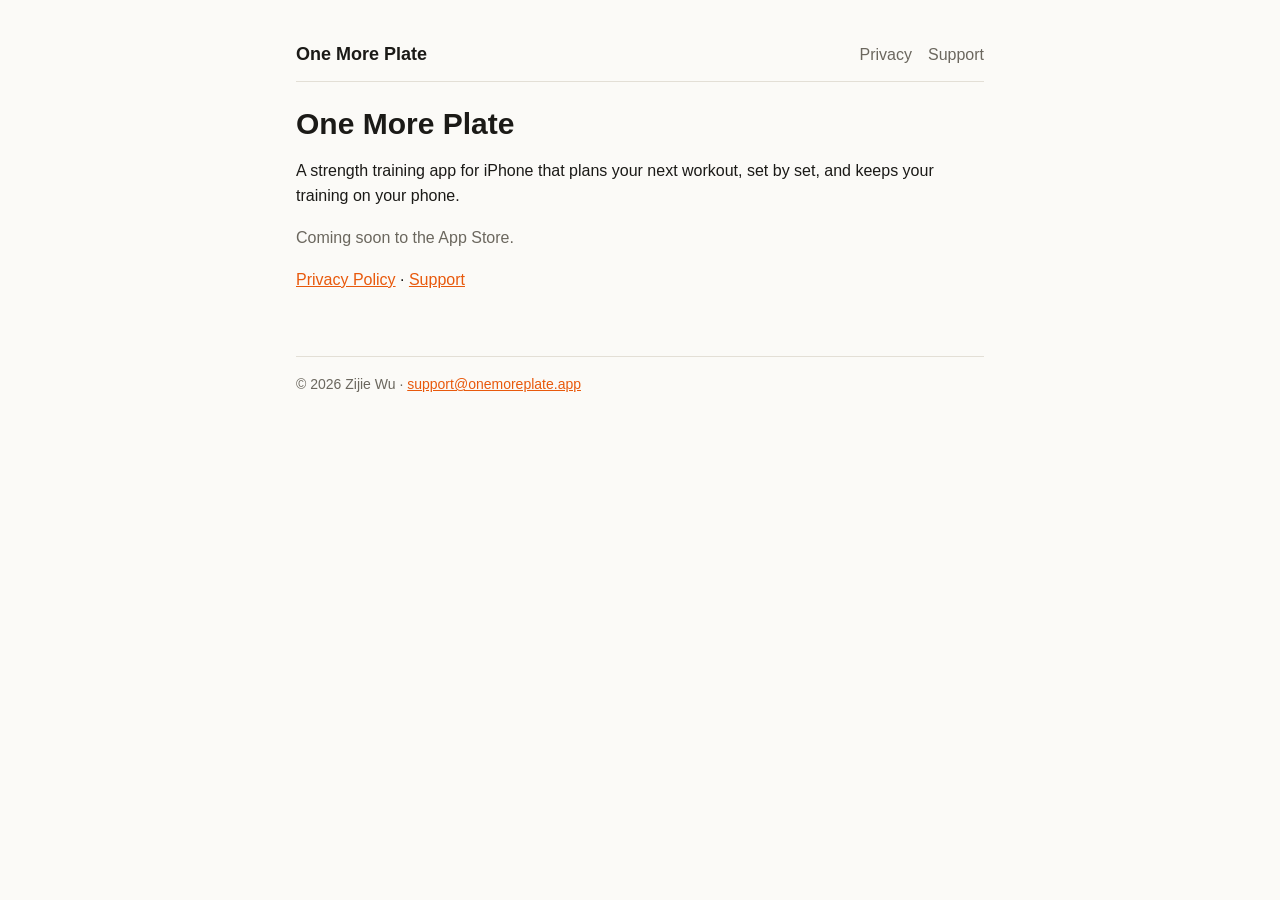
==== index.html @ 5c90f452 "One More Plate site: home, privacy policy (English and Chinese) and support, served at onemoreplate." ====
<!doctype html>
<html lang="en"><head><meta charset="utf-8"><meta name="viewport" content="width=device-width,initial-scale=1">
<title>One More Plate</title><meta name="description" content="A strength training app that plans your next plate. Your training stays on your iPhone."><style>
:root{--bg:#fbfaf7;--fg:#1b1a17;--muted:#6b675e;--line:#e3dfd6;--accent:#e8590c}
@media (prefers-color-scheme:dark){:root{--bg:#141311;--fg:#ecebe6;--muted:#a19d93;--line:#2c2a26;--accent:#ff7a33}}
*{box-sizing:border-box}
body{margin:0;background:var(--bg);color:var(--fg);font:16px/1.6 -apple-system,BlinkMacSystemFont,"Helvetica Neue","PingFang SC",sans-serif}
main{max-width:720px;margin:0 auto;padding:40px 16px 80px}
header{display:flex;justify-content:space-between;align-items:baseline;border-bottom:1px solid var(--line);padding-bottom:12px;margin-bottom:24px;gap:12px;flex-wrap:wrap}
header a.home{font-weight:700;font-size:18px;color:var(--fg);text-decoration:none}
nav a{color:var(--muted);margin-left:16px;text-decoration:none}
nav a:hover,a{color:var(--accent)}
h1{font-size:30px;line-height:1.2;margin:0 0 8px}
h2{font-size:22px;margin:48px 0 8px;padding-top:16px;border-top:1px solid var(--line)}
h3{font-size:17px;margin:28px 0 6px}
ul{padding-left:20px}
.muted{color:var(--muted)}
footer{margin-top:64px;color:var(--muted);font-size:14px;border-top:1px solid var(--line);padding-top:16px}
</style></head>
<body><main><header><a class="home" href="/">One More Plate</a><nav><a href="/privacy/">Privacy</a><a href="/support/">Support</a></nav></header>
<h1>One More Plate</h1>
<p>A strength training app for iPhone that plans your next workout, set by set, and keeps your training on your phone.</p>
<p class="muted">Coming soon to the App Store.</p>
<p><a href="/privacy/">Privacy Policy</a> · <a href="/support/">Support</a></p>
<footer>© 2026 Zijie Wu · <a href="mailto:support@onemoreplate.app">support@onemoreplate.app</a></footer></main></body></html>
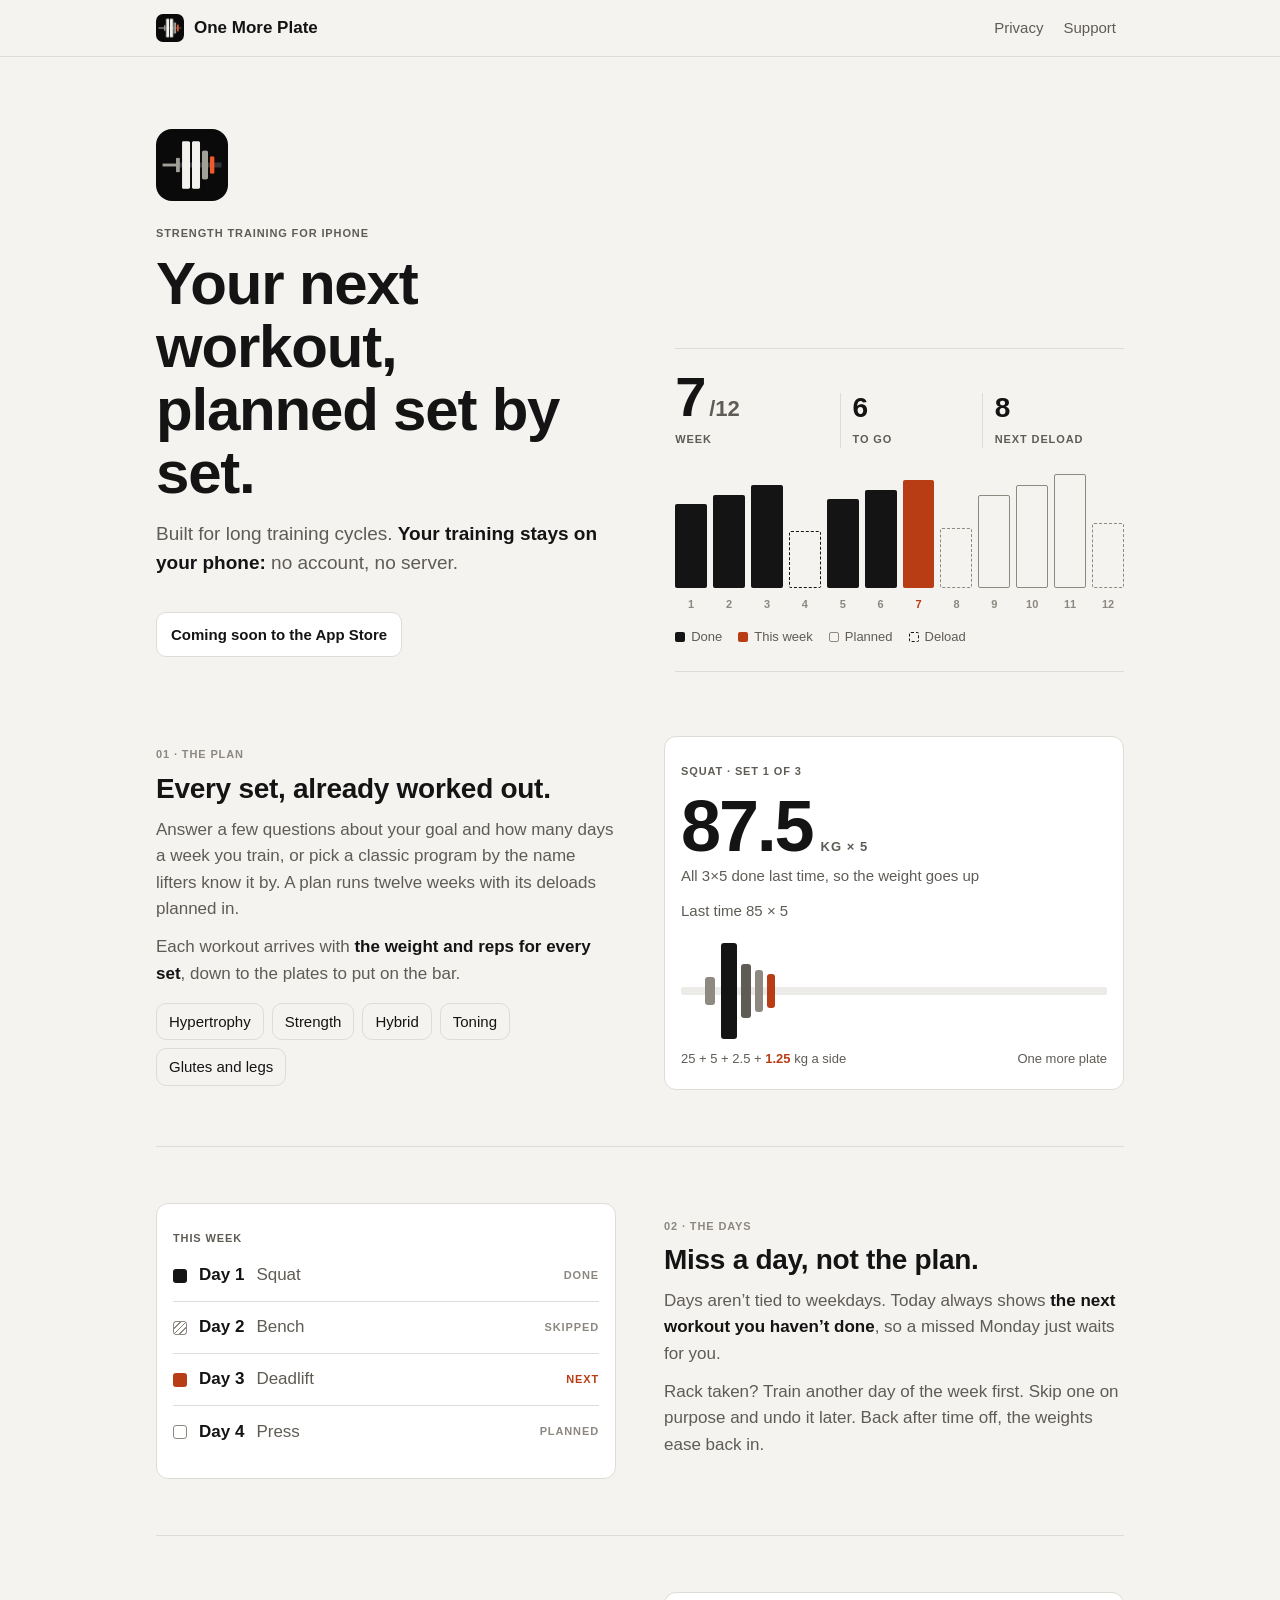
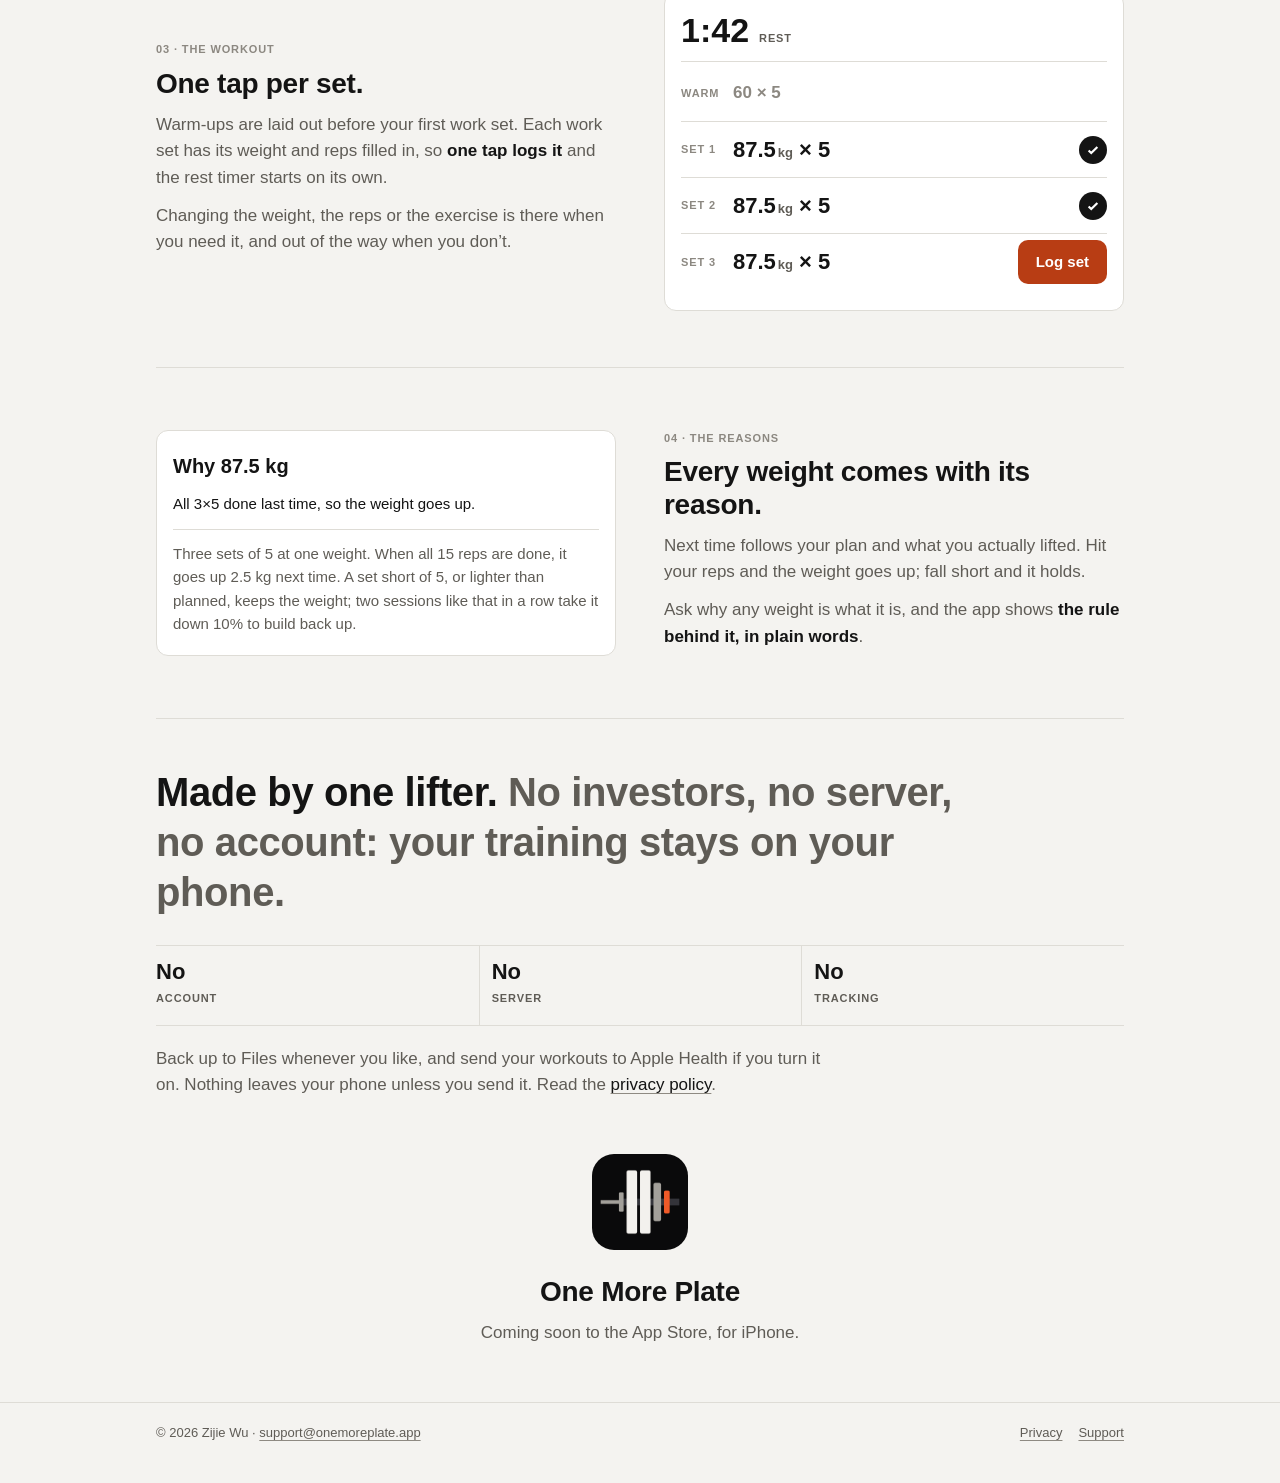
==== commit 95591903: "The site now looks like the app: ink on paper, hairlines, bold tabular numerals and one orange for "" ====
--- a/index.html
+++ b/index.html
@@ -1,25 +1,141 @@
 <!doctype html>
-<html lang="en"><head><meta charset="utf-8"><meta name="viewport" content="width=device-width,initial-scale=1">
-<title>One More Plate</title><meta name="description" content="A strength training app that plans your next plate. Your training stays on your iPhone."><style>
-:root{--bg:#fbfaf7;--fg:#1b1a17;--muted:#6b675e;--line:#e3dfd6;--accent:#e8590c}
-@media (prefers-color-scheme:dark){:root{--bg:#141311;--fg:#ecebe6;--muted:#a19d93;--line:#2c2a26;--accent:#ff7a33}}
-*{box-sizing:border-box}
-body{margin:0;background:var(--bg);color:var(--fg);font:16px/1.6 -apple-system,BlinkMacSystemFont,"Helvetica Neue","PingFang SC",sans-serif}
-main{max-width:720px;margin:0 auto;padding:40px 16px 80px}
-header{display:flex;justify-content:space-between;align-items:baseline;border-bottom:1px solid var(--line);padding-bottom:12px;margin-bottom:24px;gap:12px;flex-wrap:wrap}
-header a.home{font-weight:700;font-size:18px;color:var(--fg);text-decoration:none}
-nav a{color:var(--muted);margin-left:16px;text-decoration:none}
-nav a:hover,a{color:var(--accent)}
-h1{font-size:30px;line-height:1.2;margin:0 0 8px}
-h2{font-size:22px;margin:48px 0 8px;padding-top:16px;border-top:1px solid var(--line)}
-h3{font-size:17px;margin:28px 0 6px}
-ul{padding-left:20px}
-.muted{color:var(--muted)}
-footer{margin-top:64px;color:var(--muted);font-size:14px;border-top:1px solid var(--line);padding-top:16px}
-</style></head>
-<body><main><header><a class="home" href="/">One More Plate</a><nav><a href="/privacy/">Privacy</a><a href="/support/">Support</a></nav></header>
-<h1>One More Plate</h1>
-<p>A strength training app for iPhone that plans your next workout, set by set, and keeps your training on your phone.</p>
-<p class="muted">Coming soon to the App Store.</p>
-<p><a href="/privacy/">Privacy Policy</a> · <a href="/support/">Support</a></p>
-<footer>© 2026 Zijie Wu · <a href="mailto:support@onemoreplate.app">support@onemoreplate.app</a></footer></main></body></html>
+<html lang="en">
+<head>
+<meta charset="utf-8">
+<meta name="viewport" content="width=device-width,initial-scale=1">
+<title>One More Plate · Strength training plans for iPhone</title>
+<meta name="description" content="A strength training app for iPhone that plans your next workout set by set, built for long training cycles. Your training stays on your phone: no account, no server.">
+<meta name="theme-color" content="#F4F3F0" media="(prefers-color-scheme: light)">
+<meta name="theme-color" content="#0A0A0B" media="(prefers-color-scheme: dark)">
+<link rel="icon" href="/favicon.png" type="image/png">
+<link rel="apple-touch-icon" href="/apple-touch-icon.png">
+<link rel="stylesheet" href="/style.css">
+</head>
+<body class="home">
+<header class="top"><div class="wrap">
+  <a class="brand" href="/"><img src="/icon-512.png" alt="" width="28" height="28">One More Plate</a>
+  <nav aria-label="Site"><a href="/privacy/">Privacy</a><a href="/support/">Support</a></nav>
+</div></header>
+
+<main class="wrap">
+  <section class="hero">
+    <div class="copy">
+      <img class="icon" src="/icon-512.png" alt="One More Plate app icon: a barbell seen side-on, the last plate in orange" width="72" height="72">
+      <p class="kicker">Strength training for iPhone</p>
+      <h1>Your next workout, planned set by set.</h1>
+      <p class="lede">Built for long training cycles. <strong>Your training stays on your phone:</strong> no account, no server.</p>
+      <p class="soon">Coming soon to the App Store</p>
+    </div>
+
+    <figure class="instrument" aria-label="A twelve-week plan drawn as one bar per week. Week 7 of 12, with 6 to go.">
+      <div class="readout num">
+        <div><span class="big">7<small>/12</small></span><span class="unit">Week</span></div>
+        <div><span class="mid">6</span><span class="unit">To go</span></div>
+        <div><span class="mid">8</span><span class="unit">Next deload</span></div>
+      </div>
+      <div class="wave" aria-hidden="true">
+        <span class="done" style="--h:70%"></span>
+        <span class="done" style="--h:78%"></span>
+        <span class="done" style="--h:86%"></span>
+        <span class="light" style="--h:48%"></span>
+        <span class="done" style="--h:74%"></span>
+        <span class="done" style="--h:82%"></span>
+        <span class="now" style="--h:90%"></span>
+        <span class="light plan" style="--h:50%"></span>
+        <span class="plan" style="--h:78%"></span>
+        <span class="plan" style="--h:86%"></span>
+        <span class="plan" style="--h:95%"></span>
+        <span class="light plan" style="--h:54%"></span>
+      </div>
+      <div class="wave-axis num" aria-hidden="true"><span>1</span><span>2</span><span>3</span><span>4</span><span>5</span><span>6</span><span class="is-now">7</span><span>8</span><span>9</span><span>10</span><span>11</span><span>12</span></div>
+      <figcaption class="legend"><span><i class="k-done"></i>Done</span><span><i class="k-now"></i>This week</span><span><i class="k-plan"></i>Planned</span><span><i class="k-light"></i>Deload</span></figcaption>
+    </figure>
+  </section>
+
+  <section class="feature">
+    <div class="copy">
+      <span class="idx num">01 · The plan</span>
+      <h2>Every set, already worked out.</h2>
+      <p>Answer a few questions about your goal and how many days a week you train, or pick a classic program by the name lifters know it by. A plan runs twelve weeks with its deloads planned in.</p>
+      <p>Each workout arrives with <strong>the weight and reps for every set</strong>, down to the plates to put on the bar.</p>
+      <ul class="chips" aria-label="Goals"><li>Hypertrophy</li><li>Strength</li><li>Hybrid</li><li>Toning</li><li>Glutes and legs</li></ul>
+    </div>
+    <div class="demo" aria-label="Example: squat, 87.5 kilograms for 5 reps">
+      <span class="unit">Squat · Set 1 of 3</span>
+      <div class="load num"><b>87.5</b><span class="unit">kg × 5</span></div>
+      <p class="reason">All 3×5 done last time, so the weight goes up</p>
+      <p class="last num">Last time 85 × 5</p>
+      <div class="plates" aria-hidden="true"><span class="collar"></span><span class="p25"></span><span class="p5"></span><span class="p2"></span><span class="p1"></span></div>
+      <div class="plate-cap num"><span>25 + 5 + 2.5 + <em>1.25</em> kg a side</span><span>One more plate</span></div>
+    </div>
+  </section>
+
+  <section class="feature flip">
+    <div class="copy">
+      <span class="idx num">02 · The days</span>
+      <h2>Miss a day, not the plan.</h2>
+      <p>Days aren’t tied to weekdays. Today always shows <strong>the next workout you haven’t done</strong>, so a missed Monday just waits for you.</p>
+      <p>Rack taken? Train another day of the week first. Skip one on purpose and undo it later. Back after time off, the weights ease back in.</p>
+    </div>
+    <div class="demo" aria-label="Example week: day 1 done, day 2 skipped, day 3 next, day 4 planned">
+      <span class="unit">This week</span>
+      <ul class="days">
+        <li><span class="mark m-done"></span><span class="d">Day 1</span><span class="lift">Squat</span><span class="tag">Done</span></li>
+        <li><span class="mark m-skip"></span><span class="d">Day 2</span><span class="lift">Bench</span><span class="tag">Skipped</span></li>
+        <li><span class="mark m-now"></span><span class="d">Day 3</span><span class="lift">Deadlift</span><span class="tag now">Next</span></li>
+        <li><span class="mark m-plan"></span><span class="d">Day 4</span><span class="lift">Press</span><span class="tag">Planned</span></li>
+      </ul>
+    </div>
+  </section>
+
+  <section class="feature">
+    <div class="copy">
+      <span class="idx num">03 · The workout</span>
+      <h2>One tap per set.</h2>
+      <p>Warm-ups are laid out before your first work set. Each work set has its weight and reps filled in, so <strong>one tap logs it</strong> and the rest timer starts on its own.</p>
+      <p>Changing the weight, the reps or the exercise is there when you need it, and out of the way when you don’t.</p>
+    </div>
+    <div class="demo" aria-label="Example: two squat sets logged, resting, third set ready to log">
+      <div class="rest num"><b>1:42</b><span class="unit">Rest</span></div>
+      <ul class="sets num">
+        <li class="warm"><span class="n">Warm</span><span class="v">60 × 5</span><span></span></li>
+        <li><span class="n">Set 1</span><span class="v">87.5<small>kg</small> × 5</span><span class="ok"><svg viewBox="0 0 16 16"><path d="M3 8.5l3 3 7-7"/></svg></span></li>
+        <li><span class="n">Set 2</span><span class="v">87.5<small>kg</small> × 5</span><span class="ok"><svg viewBox="0 0 16 16"><path d="M3 8.5l3 3 7-7"/></svg></span></li>
+        <li><span class="n">Set 3</span><span class="v">87.5<small>kg</small> × 5</span><span class="log">Log set</span></li>
+      </ul>
+    </div>
+  </section>
+
+  <section class="feature flip">
+    <div class="copy">
+      <span class="idx num">04 · The reasons</span>
+      <h2>Every weight comes with its reason.</h2>
+      <p>Next time follows your plan and what you actually lifted. Hit your reps and the weight goes up; fall short and it holds.</p>
+      <p>Ask why any weight is what it is, and the app shows <strong>the rule behind it, in plain words</strong>.</p>
+    </div>
+    <div class="demo why">
+      <h3 class="num">Why 87.5 kg</h3>
+      <p>All 3×5 done last time, so the weight goes up.</p>
+      <p class="rule">Three sets of 5 at one weight. When all 15 reps are done, it goes up 2.5 kg next time. A set short of 5, or lighter than planned, keeps the weight; two sessions like that in a row take it down 10% to build back up.</p>
+    </div>
+  </section>
+
+  <section class="founder">
+    <blockquote>Made by one lifter. <span>No investors, no server, no account: your training stays on your phone.</span></blockquote>
+    <div class="nos"><div><b>No</b><span class="unit">Account</span></div><div><b>No</b><span class="unit">Server</span></div><div><b>No</b><span class="unit">Tracking</span></div></div>
+    <p>Back up to Files whenever you like, and send your workouts to Apple Health if you turn it on. Nothing leaves your phone unless you send it. Read the <a href="/privacy/">privacy policy</a>.</p>
+  </section>
+
+  <section class="closing">
+    <img src="/icon-512.png" alt="" width="96" height="96">
+    <h2>One More Plate</h2>
+    <p>Coming soon to the App Store, for iPhone.</p>
+  </section>
+</main>
+
+<footer class="foot"><div class="wrap">
+  <span>© 2026 Zijie Wu · <a href="mailto:support@onemoreplate.app">support@onemoreplate.app</a></span>
+  <nav aria-label="Footer"><a href="/privacy/">Privacy</a><a href="/support/">Support</a></nav>
+</div></footer>
+</body>
+</html>
--- a/style.css
+++ b/style.css
@@ -0,0 +1,187 @@
+/* One More Plate: the app's Precision Instrument language on paper.
+   Ink on paper, hairlines, bold tabular numerals, one orange for "now". */
+:root{
+  --bg:#F4F3F0;--surface:#FFFFFF;--well:#ECEBE7;--sep:#DEDCD6;
+  --tick-minor:#CFCBC4;--tick-major:#8E8A82;
+  --t3:#8C8881;--t2:#5F5C56;--t1:#141414;
+  --accent:#B83D14;--on-accent:#FFFFFF;
+  color-scheme:light dark;
+}
+@media (prefers-color-scheme:dark){:root{
+  --bg:#0A0A0B;--surface:#131315;--well:#1C1C1F;--sep:#26262A;
+  --tick-minor:#34343A;--tick-major:#5E5E66;
+  --t3:#6E6B66;--t2:#A3A09A;--t1:#F3F1ED;
+  --accent:#F05A28;--on-accent:#0A0A0B;
+}}
+*{box-sizing:border-box}
+html{-webkit-text-size-adjust:100%}
+body{margin:0;background:var(--bg);color:var(--t1);
+  font:17px/1.55 -apple-system,BlinkMacSystemFont,"SF Pro Text","Helvetica Neue","PingFang SC","Hiragino Sans GB",sans-serif;
+  -webkit-font-smoothing:antialiased}
+a{color:var(--t1);text-decoration:underline;text-decoration-color:var(--tick-major);text-underline-offset:3px;text-decoration-thickness:1px}
+a:hover{text-decoration-color:var(--t1)}
+:focus-visible{outline:2px solid var(--accent);outline-offset:2px;border-radius:4px}
+.wrap{max-width:720px;margin:0 auto;padding:0 16px}
+.num{font-variant-numeric:tabular-nums;font-feature-settings:"tnum"}
+.unit{font-size:11px;font-weight:600;letter-spacing:.08em;text-transform:uppercase;color:var(--t2)}
+
+/* Top bar */
+.top{border-bottom:1px solid var(--sep)}
+.top .wrap{display:flex;align-items:center;justify-content:space-between;min-height:56px;gap:12px}
+.brand{display:flex;align-items:center;gap:10px;font-weight:700;font-size:17px;text-decoration:none;color:var(--t1)}
+.brand img{width:28px;height:28px;border-radius:7px;display:block}
+.top nav{display:flex;gap:4px}
+.top nav a{color:var(--t2);text-decoration:none;font-size:15px;padding:12px 8px;min-height:44px;display:inline-flex;align-items:center}
+.top nav a:hover,.top nav a[aria-current]{color:var(--t1)}
+.top nav a[aria-current]{font-weight:600}
+
+/* Footer */
+.foot{border-top:1px solid var(--sep);margin-top:56px}
+.foot .wrap{padding-top:20px;padding-bottom:40px;color:var(--t2);font-size:13px;display:flex;flex-wrap:wrap;gap:6px 16px;justify-content:space-between}
+.foot a{color:var(--t2)}
+.foot nav{display:flex;gap:16px}
+
+/* ---------- Home ---------- */
+.hero{padding:40px 0 8px}
+.hero .icon{width:72px;height:72px;border-radius:16px;display:block;margin-bottom:24px}
+.kicker{font-size:11px;font-weight:600;letter-spacing:.08em;text-transform:uppercase;color:var(--t2);margin:0 0 10px}
+.hero h1{font-size:40px;line-height:1.05;letter-spacing:-.02em;font-weight:700;margin:0 0 16px}
+.lede{font-size:19px;line-height:1.5;color:var(--t2);margin:0 0 20px;max-width:34em}
+.lede strong{color:var(--t1);font-weight:600}
+.soon{display:inline-flex;align-items:center;gap:10px;font-size:15px;font-weight:600;padding:10px 14px;border:1px solid var(--sep);border-radius:10px;background:var(--surface)}
+.soon svg{width:16px;height:16px;flex:none;fill:var(--t1)}
+
+/* Instrument panel: sits on the page, ends in a hairline */
+.instrument{margin:36px 0 0;padding:20px 0 24px;border-top:1px solid var(--sep);border-bottom:1px solid var(--sep)}
+.readout{display:flex;align-items:flex-end;gap:0;margin-bottom:20px}
+.readout>div{flex:1;padding:0 12px;border-left:1px solid var(--sep)}
+.readout>div:first-child{padding-left:0;border-left:0;flex:1.3}
+.readout .big{font-size:56px;font-weight:700;line-height:1;letter-spacing:-.02em}
+.readout .big small{font-size:22px;font-weight:600;color:var(--t2);letter-spacing:0;margin-left:4px}
+.readout .mid{font-size:28px;font-weight:600;line-height:1.1}
+.readout .unit{display:block;margin-top:6px}
+
+/* Wave ruler: a bar per week, height = planned load */
+.wave{display:grid;grid-template-columns:repeat(12,1fr);gap:6px;align-items:end;height:120px}
+.wave span{display:block;height:var(--h);border-radius:2px;position:relative}
+.wave .done{background:var(--t1)}
+.wave .now{background:var(--accent)}
+.wave .plan{border:1.5px solid var(--tick-major)}
+.wave .light{border:1.5px dashed var(--t1);background:transparent}
+.wave .light.plan{border-color:var(--tick-major)}
+.wave-axis{display:grid;grid-template-columns:repeat(12,1fr);gap:6px;margin-top:8px;text-align:center;font-size:11px;font-weight:600;color:var(--t3)}
+.wave-axis .is-now{color:var(--accent)}
+.phases{display:grid;grid-template-columns:repeat(3,1fr);gap:6px;margin-top:10px;border-top:1px solid var(--sep);padding-top:8px}
+.phases span{font-size:11px;font-weight:600;letter-spacing:.08em;text-transform:uppercase;color:var(--t2)}
+.legend{display:flex;flex-wrap:wrap;gap:6px 16px;margin-top:14px;font-size:13px;color:var(--t2)}
+.legend i{display:inline-block;width:10px;height:10px;border-radius:2px;margin-right:6px;vertical-align:-1px}
+.legend .k-done{background:var(--t1)}
+.legend .k-now{background:var(--accent)}
+.legend .k-plan{border:1.5px solid var(--tick-major)}
+.legend .k-light{border:1.5px dashed var(--t1)}
+
+/* Feature sections */
+.feature{padding:40px 0;border-bottom:1px solid var(--sep)}
+.feature h2{font-size:28px;line-height:1.15;letter-spacing:-.01em;font-weight:700;margin:6px 0 12px}
+.feature p{margin:0 0 12px;color:var(--t2)}
+.feature p strong{color:var(--t1);font-weight:600}
+.feature .idx{font-size:11px;font-weight:600;letter-spacing:.08em;text-transform:uppercase;color:var(--t3)}
+.demo{margin-top:24px;background:var(--surface);border:1px solid var(--sep);border-radius:12px;padding:20px 16px}
+.demo .cap{font-size:13px;color:var(--t3);margin-top:12px}
+
+/* Load hero + plate view */
+.load{display:flex;align-items:baseline;gap:8px;margin:8px 0 4px}
+.load b{font-size:72px;font-weight:700;line-height:.95;letter-spacing:-.03em}
+.load .unit{font-size:13px}
+.reason{font-size:15px;color:var(--t1);margin:6px 0 2px}
+.last{font-size:15px;color:var(--t3);margin:0}
+.plates{display:flex;align-items:center;height:96px;margin-top:20px;position:relative}
+.plates::before{content:"";position:absolute;left:0;right:0;top:50%;height:8px;margin-top:-4px;background:var(--well);border-radius:2px}
+.plates span{position:relative;display:block;border-radius:3px;margin-right:4px}
+.plates .collar{width:10px;height:28px;background:var(--tick-major);margin-right:6px;margin-left:24px}
+.plates .p25{width:16px;height:96px;background:var(--t1)}
+.plates .p5{width:10px;height:54px;background:var(--t2)}
+.plates .p2{width:8px;height:42px;background:var(--tick-major)}
+.plates .p1{width:8px;height:34px;background:var(--accent)}
+.plate-cap{display:flex;justify-content:space-between;gap:8px;margin-top:10px;font-size:13px;color:var(--t2)}
+.plate-cap em{font-style:normal;color:var(--accent);font-weight:600}
+
+/* Goal chips */
+.chips{display:flex;flex-wrap:wrap;gap:8px;margin:16px 0 0;padding:0;list-style:none}
+.chips li{font-size:15px;padding:6px 12px;border:1px solid var(--sep);border-radius:10px;color:var(--t1)}
+
+/* Day list */
+.days{list-style:none;margin:0;padding:0}
+.days li{display:flex;align-items:center;gap:12px;min-height:52px;border-bottom:1px solid var(--sep);font-size:17px}
+.days li:last-child{border-bottom:0}
+.days .mark{width:14px;height:14px;border-radius:3px;flex:none}
+.days .m-done{background:var(--t1)}
+.days .m-now{background:var(--accent)}
+.days .m-plan{border:1.5px solid var(--tick-major)}
+.days .m-skip{border:1.5px solid var(--tick-major);background:repeating-linear-gradient(135deg,var(--tick-major) 0 1px,transparent 1px 4px)}
+.days .d{font-weight:600}
+.days .lift{color:var(--t2)}
+.days .tag{margin-left:auto;font-size:11px;font-weight:600;letter-spacing:.08em;text-transform:uppercase;color:var(--t3)}
+.days .tag.now{color:var(--accent)}
+
+/* Set rows */
+.sets{list-style:none;margin:0;padding:0}
+.sets li{display:grid;grid-template-columns:52px 1fr auto;align-items:center;min-height:56px;border-bottom:1px solid var(--sep)}
+.sets li:last-child{border-bottom:0}
+.sets .n{font-size:11px;font-weight:600;letter-spacing:.08em;text-transform:uppercase;color:var(--t3)}
+.sets .v{font-size:22px;font-weight:600}
+.sets .v small{font-size:13px;font-weight:600;color:var(--t2);margin-left:2px}
+.sets .ok{width:28px;height:28px;border-radius:50%;background:var(--t1);display:grid;place-items:center}
+.sets .ok svg{width:14px;height:14px;stroke:var(--surface);fill:none;stroke-width:2.5}
+.sets .log{background:var(--accent);color:var(--on-accent);font-weight:600;font-size:15px;border-radius:10px;padding:10px 18px}
+.sets li.warm .v{color:var(--t3);font-size:17px}
+.rest{display:flex;align-items:baseline;gap:10px;padding-bottom:14px;margin-bottom:4px;border-bottom:1px solid var(--sep)}
+.rest b{font-size:34px;font-weight:600;line-height:1}
+
+/* Why sheet */
+.why h3{font-size:20px;font-weight:600;margin:0 0 10px}
+.why p{color:var(--t1);font-size:15px;margin:0}
+.why .rule{border-top:1px solid var(--sep);margin-top:14px;padding-top:12px;color:var(--t2)}
+
+/* Founder */
+.founder{padding:48px 0 8px}
+.founder blockquote{margin:0;font-size:28px;line-height:1.25;font-weight:700;letter-spacing:-.01em}
+.founder blockquote span{color:var(--t2)}
+.nos{display:grid;grid-template-columns:repeat(3,1fr);margin:28px 0 0;border-top:1px solid var(--sep);border-bottom:1px solid var(--sep)}
+.nos div{padding:14px 12px;border-left:1px solid var(--sep)}
+.nos div:first-child{border-left:0;padding-left:0}
+.nos b{display:block;font-size:22px;font-weight:600;line-height:1.1}
+.founder p{color:var(--t2);margin:20px 0 0}
+
+.closing{padding:48px 0 0;text-align:center}
+.closing img{width:96px;height:96px;border-radius:22px;display:block;margin:0 auto 20px}
+.closing h2{font-size:28px;font-weight:700;margin:0 0 6px;letter-spacing:-.01em}
+.closing p{color:var(--t2);margin:0 0 20px}
+
+/* ---------- Text pages (privacy, support) ---------- */
+.doc{padding-top:32px}
+.doc h1{font-size:34px;line-height:1.1;letter-spacing:-.01em;font-weight:700;margin:0 0 12px}
+.doc h2{font-size:22px;font-weight:700;margin:48px 0 12px;padding-top:20px;border-top:1px solid var(--sep)}
+.doc h3{font-size:17px;font-weight:600;margin:32px 0 6px}
+.doc p,.doc li{color:var(--t1)}
+.doc p{margin:0 0 14px}
+.doc ul{padding-left:20px;margin:0 0 14px}
+.doc li{margin:0 0 6px}
+.doc li::marker{color:var(--t3)}
+.doc .muted{color:var(--t2)}
+.doc>p.muted:first-of-type a{display:inline-block;padding:4px 0}
+.doc code{font:15px ui-monospace,SFMono-Regular,Menlo,monospace;background:var(--well);border-radius:4px;padding:1px 4px}
+.doc>h2:first-of-type{margin-top:28px}
+
+@media (min-width:760px){
+  .home .wrap{max-width:1000px}
+  .hero{display:grid;grid-template-columns:1.05fr 1fr;gap:48px;align-items:end;padding-top:72px}
+  .hero h1{font-size:60px}
+  .hero .instrument{margin:0}
+  .feature{display:grid;grid-template-columns:1fr 1fr;gap:48px;align-items:center;padding:56px 0}
+  .feature .demo{margin-top:0}
+  .feature.flip .copy{order:2}
+  .founder blockquote{font-size:40px;max-width:20em}
+  .founder p{max-width:40em}
+  .doc h1{font-size:44px}
+}
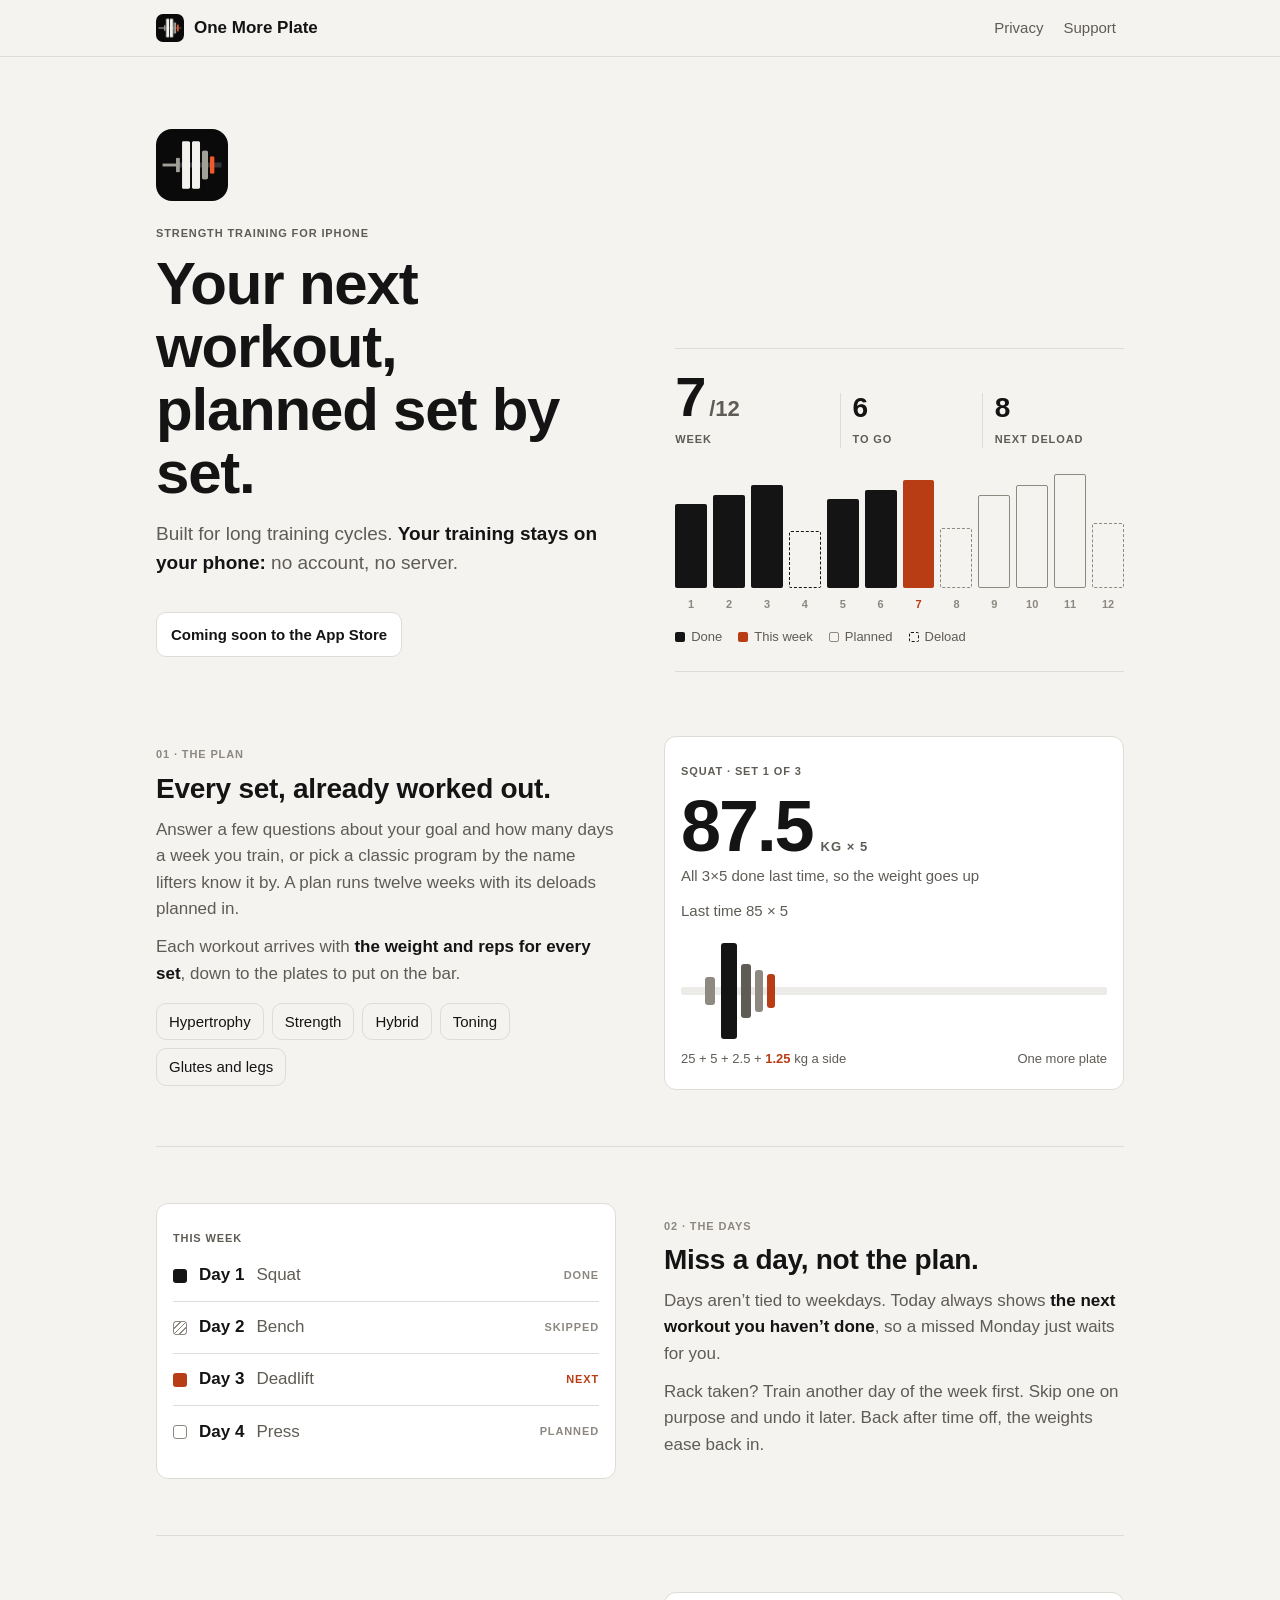
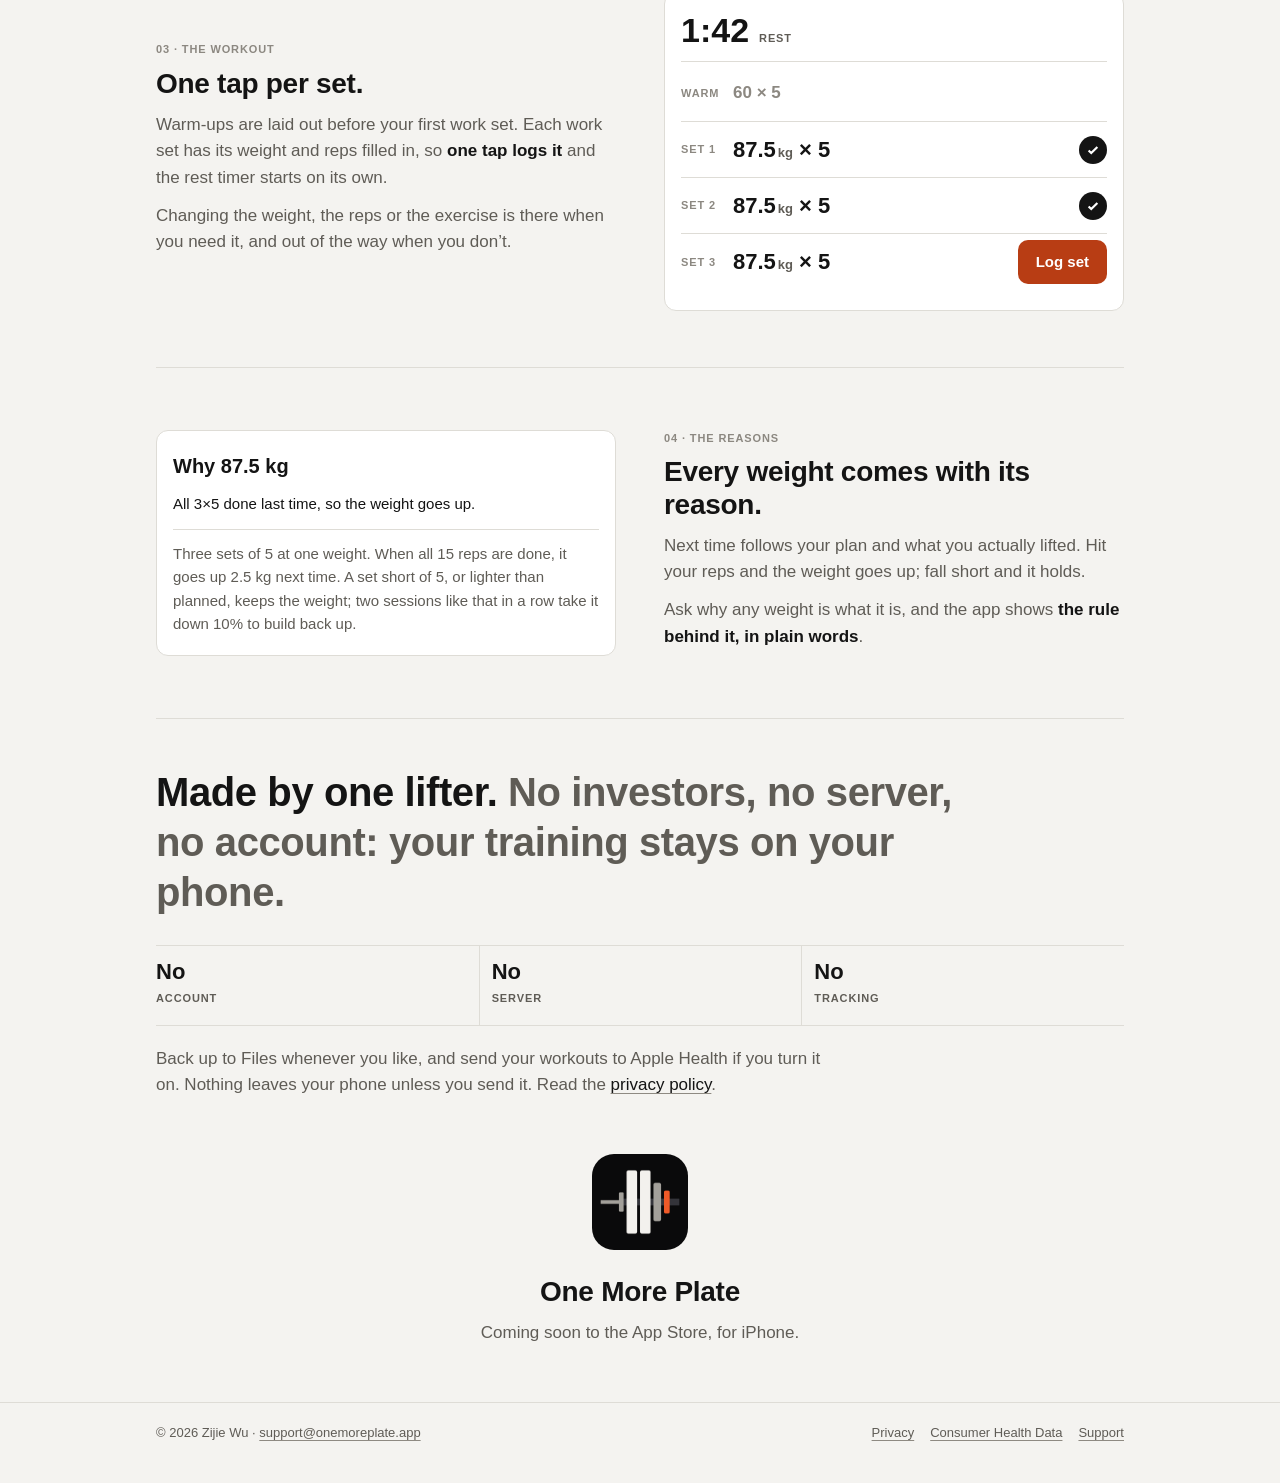
==== commit a0f9cd9c: "The privacy page is regenerated from the app repo's docs/legal/PRIVACY_POLICY.md after the 2026-10-1" ====
--- a/index.html
+++ b/index.html
@@ -135,7 +135,7 @@
 
 <footer class="foot"><div class="wrap">
   <span>© 2026 Zijie Wu · <a href="mailto:support@onemoreplate.app">support@onemoreplate.app</a></span>
-  <nav aria-label="Footer"><a href="/privacy/">Privacy</a><a href="/support/">Support</a></nav>
+  <nav aria-label="Footer"><a href="/privacy/">Privacy</a><a href="/privacy/#consumer-health-data-us">Consumer Health Data</a><a href="/support/">Support</a></nav>
 </div></footer>
 </body>
 </html>
--- a/style.css
+++ b/style.css
@@ -39,7 +39,7 @@
 .foot{border-top:1px solid var(--sep);margin-top:56px}
 .foot .wrap{padding-top:20px;padding-bottom:40px;color:var(--t2);font-size:13px;display:flex;flex-wrap:wrap;gap:6px 16px;justify-content:space-between}
 .foot a{color:var(--t2)}
-.foot nav{display:flex;gap:16px}
+.foot nav{display:flex;flex-wrap:wrap;gap:6px 16px}
 
 /* ---------- Home ---------- */
 .hero{padding:40px 0 8px}
